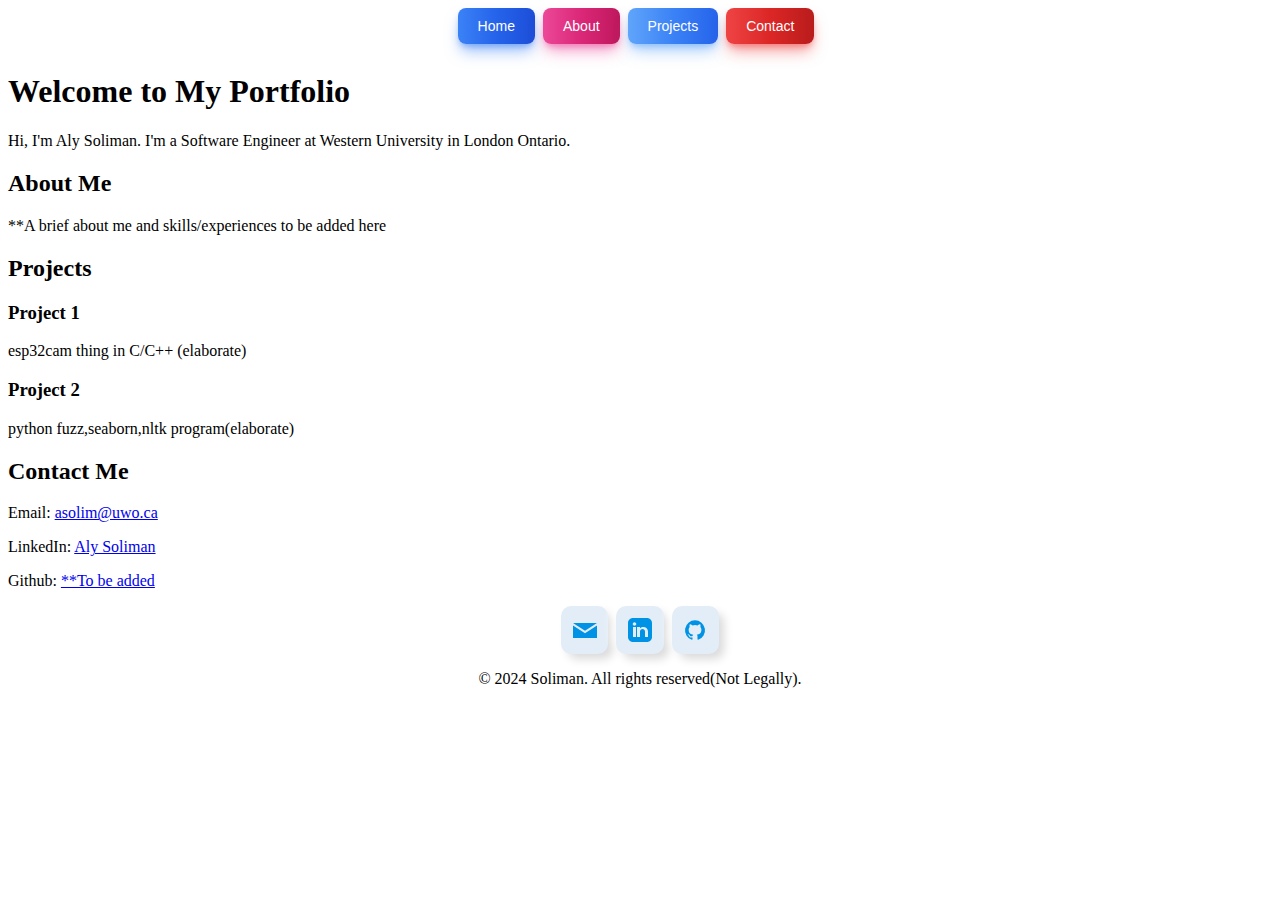
==== index.html @ 081234ea "WIP 2202A Website" ====
<!DOCTYPE html>
<html lang="en">
<head>
    <meta charset="UTF-8">
    <meta name="viewport" content="width=device-width, initial-scale=1.0">
    <title>Aly Soliman's Portfolio</title>
    <link rel="stylesheet" href="styles.css">
</head>
<body>
   

 
<header>
    <div class="navbar">
        <button class="nav-button home" type="button" onclick="location.href='index.html'">Home</button>
        <button class="nav-button about" type="button" onclick="location.href='about.html'">About</button>
        <button class="nav-button projects" type="button" onclick="location.href='#projects'">Projects</button>
        <button class="nav-button contact" type="button" onclick="location.href='#contact'">Contact</button>
    </div>
</header>

    <section id="home">
        <h1>Welcome to My Portfolio</h1>
        <p>Hi, I'm Aly Soliman. I'm a Software Engineer at Western University in London Ontario.</p>
    </section>

    <section id="about">
        <h2>About Me</h2>
        <p>**A brief about me and skills/experiences to be added here </p>
    </section>

    <section id="projects">
        <h2>Projects</h2>
        <div class="project">
            <h3>Project 1</h3>
            <p>esp32cam thing in C/C++ (elaborate)</p>
        </div>
        <div class="project">
            <h3>Project 2</h3>
            <p>python fuzz,seaborn,nltk program(elaborate)</p>
        </div>
        <!-- Add more project divs as needed -->
    </section>

    <section id="contact">
        <h2>Contact Me</h2>
        <p>Email: <a href="asolim@uwo.ca">asolim@uwo.ca</a></p>
        <p>LinkedIn: <a href="https://www.linkedin.com/in/alysoliman1">Aly Soliman</a></p>
        <p>Github: <a href="github.com">**To be added</a> </p>
    </section>



    <footer>
        <div class="social-buttons">
            <button class="btn" onclick="location.href='mailto:asolim@uwo.ca'">
                <svg width="24" height="24" fill="#0092E4" xmlns="http://www.w3.org/2000/svg" viewBox="0 0 24 24" id="email">
                    <path d="M12 12.713l11.985-7.713h-23.97l11.985 7.713zm0 2.574l-12-7.713v12.426h24v-12.426l-12 7.713z"/>
                </svg>
            </button>
            <button class="btn" onclick="location.href='https://www.linkedin.com/in/alysoliman1'">
                <svg width="24" height="24" fill="#0092E4" xmlns="http://www.w3.org/2000/svg" viewBox="0 0 24 24" id="linkedin">
                    <path d="M19 0h-14c-2.761 0-5 2.239-5 5v14c0 2.761 2.239 5 5 5h14c2.761 0 5-2.239 5-5v-14c0-2.761-2.239-5-5-5zm-11 19h-3v-10h3v10zm-1.5-11.268c-.966 0-1.75-.784-1.75-1.75s.784-1.75 1.75-1.75 1.75.784 1.75 1.75-.784 1.75-1.75 1.75zm13.5 11.268h-3v-5.5c0-1.381-1.119-2.5-2.5-2.5s-2.5 1.119-2.5 2.5v5.5h-3v-10h3v1.268c.878-.841 2.119-1.268 3.5-1.268 2.481 0 4.5 2.019 4.5 4.5v5.5z"/>
                </svg>
            </button>
            <button class="btn" onclick="location.href='https://github.com/AlyBozz'">
                <svg width="24" height="24" fill="#0092E4" xmlns="http://www.w3.org/2000/svg" viewBox="0 0 24 24" id="github">
                    <path d="M12,2.2467A10.00042,10.00042,0,0,0,8.83752,21.73419c.5.08752.6875-.21247.6875-.475,0-.23749-.01251-1.025-.01251-1.86249C7,19.85919,6.35,18.78423,6.15,18.22173A3.636,3.636,0,0,0,5.125,16.8092c-.35-.1875-.85-.65-.01251-.66248A2.00117,2.00117,0,0,1,6.65,17.17169a2.13742,2.13742,0,0,0,2.91248.825A2.10376,2.10376,0,0,1,10.2,16.65923c-2.225-.25-4.55-1.11254-4.55-4.9375a3.89187,3.89187,0,0,1,1.025-2.6875,3.59373,3.59373,0,0,1,.1-2.65s.83747-.26251,2.75,1.025a9.42747,9.42747,0,0,1,5,0c1.91248-1.3,2.75-1.025,2.75-1.025a3.59323,3.59323,0,0,1,.1,2.65,3.869,3.869,0,0,1,1.025,2.6875c0,3.83747-2.33752,4.6875-4.5625,4.9375a2.36814,2.36814,0,0,1,.675,1.85c0,1.33752-.01251,2.41248-.01251,2.75,0,.26251.1875.575.6875.475A10.0053,10.0053,0,0,0,12,2.2467Z"></path>
                </svg>
            </button>
        </div>
        <p>&copy; 2024 Soliman. All rights reserved(Not Legally).</p>
    </footer>

    <!-- <script src="script.js"></script> -->
</body>
</html>
---- styles.css ----
/* General styles for the navbar */
.navbar {
    display: flex;
    justify-content: center;
    align-items: center;
    height: 100%;
  }
  
  /* General styles for the buttons */
  .nav-button {
    color: white;
    font-weight: 500;
    border-radius: 0.5rem;
    font-size: 0.875rem;
    padding: 0.625rem 1.25rem;
    text-align: center;
    margin-right: 0.5rem;
    margin-bottom: 0.5rem;
    cursor: pointer;
    border: none;
    outline: none;
    transition: background 0.3s, box-shadow 0.3s;
  }
  
  /* Specific styles for each button */
  .nav-button.home {
    background: linear-gradient(to right, #3b82f6, #2563eb, #1d4ed8);
    box-shadow: 0 10px 15px -3px rgba(59, 130, 246, 0.5), 0 4px 6px -2px rgba(59, 130, 246, 0.5);
  }
  
  .nav-button.about {
    background: linear-gradient(to right, #ec4899, #db2777, #be185d);
    box-shadow: 0 10px 15px -3px rgba(236, 72, 153, 0.5), 0 4px 6px -2px rgba(236, 72, 153, 0.5);
  }
  
  .nav-button.projects {
    background: linear-gradient(to right, #60a5fa, #3b82f6, #2563eb);
    box-shadow: 0 10px 15px -3px rgba(96, 165, 250, 0.5), 0 4px 6px -2px rgba(96, 165, 250, 0.5);
  }
  
  .nav-button.contact {
    background: linear-gradient(to right, #ef4444, #dc2626, #b91c1c);
    box-shadow: 0 10px 15px -3px rgba(239, 68, 68, 0.5), 0 4px 6px -2px rgba(239, 68, 68, 0.5);
  }
  
  /* Hover effects */
  .nav-button.home:hover {
    background: linear-gradient(to right, #2563eb, #1d4ed8, #1a3fb5);
  }
  
  .nav-button.about:hover {
    background: linear-gradient(to right, #db2777, #be185d, #9f1239);
  }
  
  .nav-button.projects:hover {
    background: linear-gradient(to right, #3b82f6, #2563eb, #1d4ed8);
  }
  
  .nav-button.contact:hover {
    background: linear-gradient(to right, #dc2626, #b91c1c, #991b1b);
  }
  
  .nav-button:focus {
    box-shadow: 0 0 0 4px rgba(59, 130, 246, 0.5);
  }






                                        /* General styles for the socials buttons */
.social-buttons {
    display: flex;
    justify-content: center;
    gap: 0.5rem; /* Add space between buttons */
  }
  
  .btn {
    display: grid;
    place-items: center;
    background: #e3edf7;
    padding: 0.8em; /* Reduced padding */
    border-radius: 10px;
    box-shadow: 6px 6px 10px -1px rgba(0,0,0,0.15), -6px -6px 10px -1px rgba(255,255,255,0.7);
    border: 1px solid rgba(0,0,0,0);
    cursor: pointer;
    transition: transform 0.5s;
  }
  
  .btn:hover {
    box-shadow: inset 5px 5px 7px 0px rgba(0,0,0,0.2), inset -2px -2px 4px 1px rgba(255,255,255,0.7), -0.5px -0.5px 0px rgba(255,255,255,1), 0.5px 0.5px 0px rgba(0,0,0,0.15), 0px 12px 10px -10px rgba(0,0,0,0.05);
    border: 1px solid rgba(0,0,0,0.1);
    transform: translateY(0.25em);
  }
  
  .btn svg {
    transition: transform 0.5s;
  }
  
  .btn:hover svg {
    transform: scale(0.9);
    fill: #333333;
  }


  /* Align the text at the bottom of the page */
footer {
    text-align: center;
}
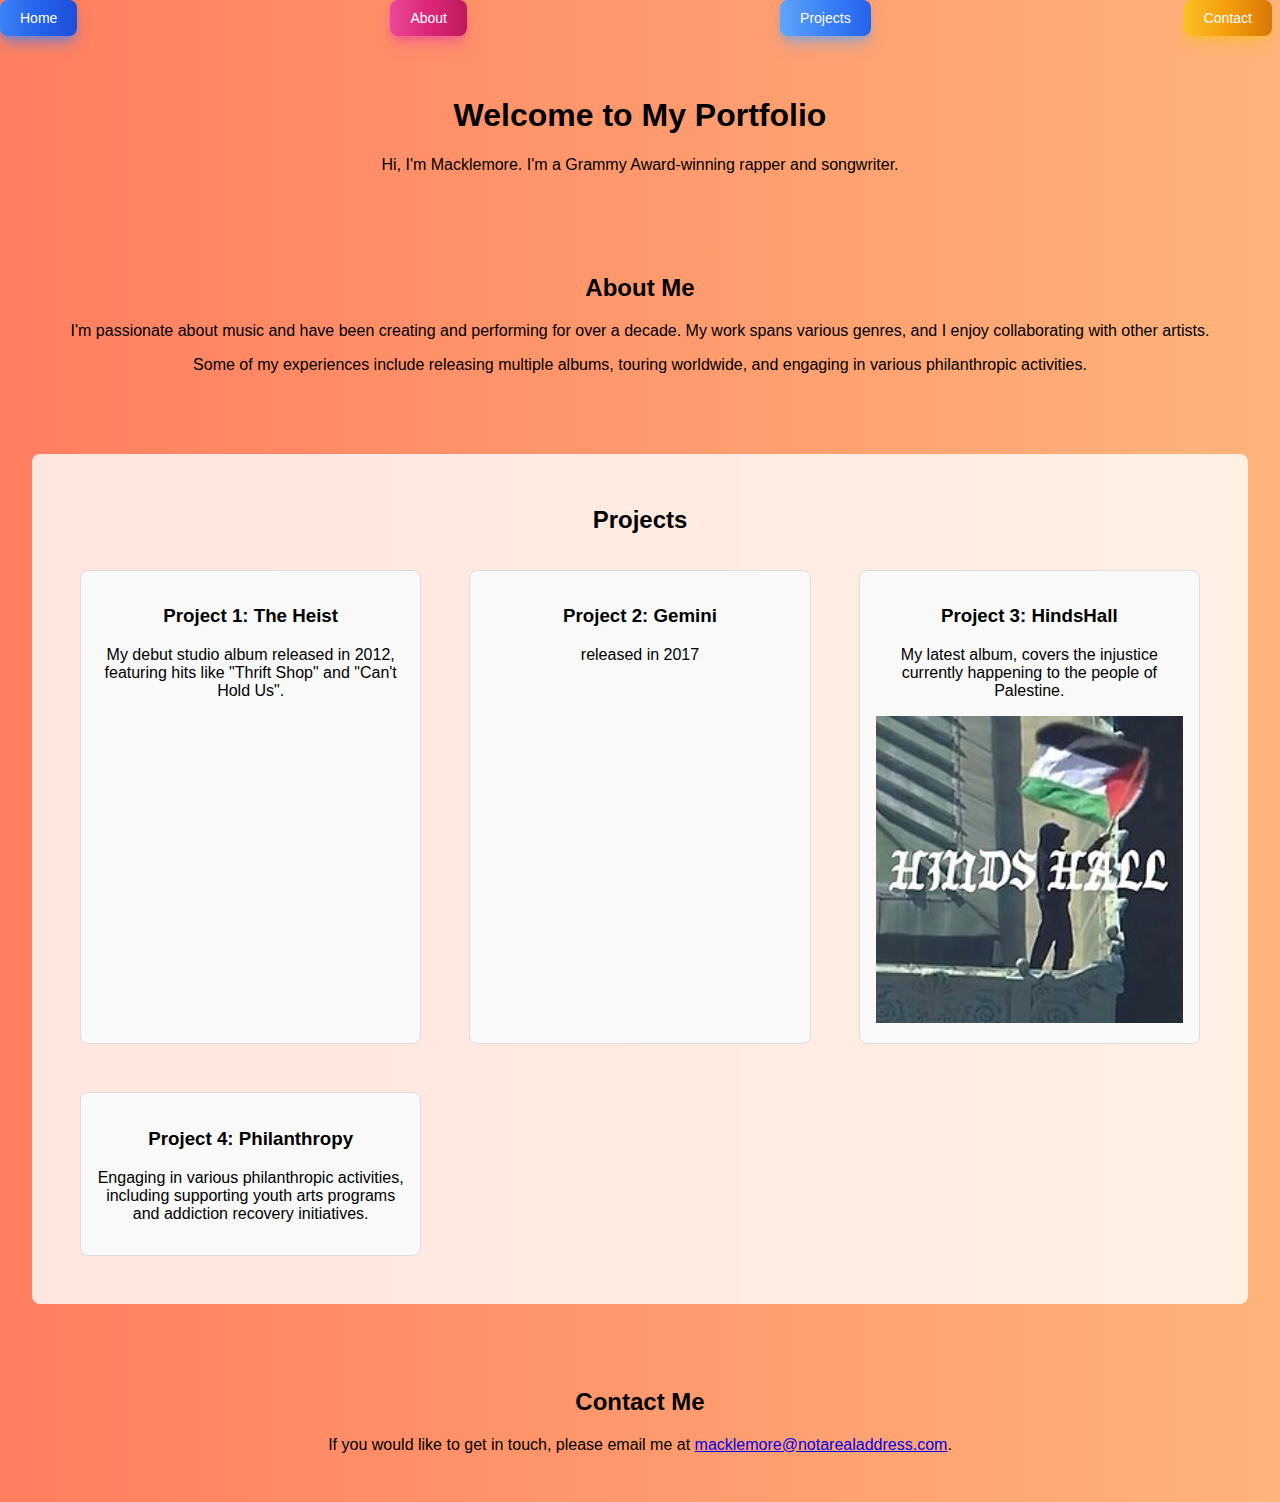
==== commit 859edb17: "temp website for assignment" ====
--- a/index.html
+++ b/index.html
@@ -8,70 +8,53 @@
 </head>
 <body>
    
-
- 
-<header>
     <div class="navbar">
         <button class="nav-button home" type="button" onclick="location.href='index.html'">Home</button>
         <button class="nav-button about" type="button" onclick="location.href='about.html'">About</button>
+        <!-- <button class="nav-button login" type="button" onclick="location.href='login.html'">Login Page</button> -->
         <button class="nav-button projects" type="button" onclick="location.href='#projects'">Projects</button>
         <button class="nav-button contact" type="button" onclick="location.href='#contact'">Contact</button>
     </div>
-</header>
-
+    </header>
+    <body>
+    
     <section id="home">
         <h1>Welcome to My Portfolio</h1>
-        <p>Hi, I'm Aly Soliman. I'm a Software Engineer at Western University in London Ontario.</p>
+        <p>Hi, I'm Macklemore. I'm a Grammy Award-winning rapper and songwriter.</p>
     </section>
-
+    
     <section id="about">
         <h2>About Me</h2>
-        <p>**A brief about me and skills/experiences to be added here </p>
+        <p>I'm passionate about music and have been creating and performing for over a decade. My work spans various genres, and I enjoy collaborating with other artists.</p>
+        <p>Some of my experiences include releasing multiple albums, touring worldwide, and engaging in various philanthropic activities.</p>
     </section>
-
+    
     <section id="projects">
         <h2>Projects</h2>
-        <div class="project">
-            <h3>Project 1</h3>
-            <p>esp32cam thing in C/C++ (elaborate)</p>
+        <div class="project-grid">
+            <div class="project">
+                <h3>Project 1: The Heist</h3>
+                <p>My debut studio album released in 2012, featuring hits like "Thrift Shop" and "Can't Hold Us".</p>
+            </div>
+            <div class="project">
+                <h3>Project 2: Gemini</h3>
+                <p>released in 2017</p>
+            </div>
+            <div class="project">
+                <h3>Project 3: HindsHall</h3>
+                <p>My latest album, covers the injustice currently happening to the people of Palestine.</p>
+                <img src="HindsHall.png" alt="HindsHall Album Cover" style="width:100%; height:auto;">
+            </div>
+            <div class="project">
+                <h3>Project 4: Philanthropy</h3>
+                <p>Engaging in various philanthropic activities, including supporting youth arts programs and addiction recovery initiatives.</p>
+            </div>
+            <!-- Add more project divs as needed -->
         </div>
-        <div class="project">
-            <h3>Project 2</h3>
-            <p>python fuzz,seaborn,nltk program(elaborate)</p>
-        </div>
-        <!-- Add more project divs as needed -->
     </section>
-
+    
     <section id="contact">
         <h2>Contact Me</h2>
-        <p>Email: <a href="asolim@uwo.ca">asolim@uwo.ca</a></p>
-        <p>LinkedIn: <a href="https://www.linkedin.com/in/alysoliman1">Aly Soliman</a></p>
-        <p>Github: <a href="github.com">**To be added</a> </p>
+        <p>If you would like to get in touch, please email me at <a href="mailto:macklemore@notarealaddress.com">macklemore@notarealaddress.com</a>.</p>
     </section>
-
-
-
-    <footer>
-        <div class="social-buttons">
-            <button class="btn" onclick="location.href='mailto:asolim@uwo.ca'">
-                <svg width="24" height="24" fill="#0092E4" xmlns="http://www.w3.org/2000/svg" viewBox="0 0 24 24" id="email">
-                    <path d="M12 12.713l11.985-7.713h-23.97l11.985 7.713zm0 2.574l-12-7.713v12.426h24v-12.426l-12 7.713z"/>
-                </svg>
-            </button>
-            <button class="btn" onclick="location.href='https://www.linkedin.com/in/alysoliman1'">
-                <svg width="24" height="24" fill="#0092E4" xmlns="http://www.w3.org/2000/svg" viewBox="0 0 24 24" id="linkedin">
-                    <path d="M19 0h-14c-2.761 0-5 2.239-5 5v14c0 2.761 2.239 5 5 5h14c2.761 0 5-2.239 5-5v-14c0-2.761-2.239-5-5-5zm-11 19h-3v-10h3v10zm-1.5-11.268c-.966 0-1.75-.784-1.75-1.75s.784-1.75 1.75-1.75 1.75.784 1.75 1.75-.784 1.75-1.75 1.75zm13.5 11.268h-3v-5.5c0-1.381-1.119-2.5-2.5-2.5s-2.5 1.119-2.5 2.5v5.5h-3v-10h3v1.268c.878-.841 2.119-1.268 3.5-1.268 2.481 0 4.5 2.019 4.5 4.5v5.5z"/>
-                </svg>
-            </button>
-            <button class="btn" onclick="location.href='https://github.com/AlyBozz'">
-                <svg width="24" height="24" fill="#0092E4" xmlns="http://www.w3.org/2000/svg" viewBox="0 0 24 24" id="github">
-                    <path d="M12,2.2467A10.00042,10.00042,0,0,0,8.83752,21.73419c.5.08752.6875-.21247.6875-.475,0-.23749-.01251-1.025-.01251-1.86249C7,19.85919,6.35,18.78423,6.15,18.22173A3.636,3.636,0,0,0,5.125,16.8092c-.35-.1875-.85-.65-.01251-.66248A2.00117,2.00117,0,0,1,6.65,17.17169a2.13742,2.13742,0,0,0,2.91248.825A2.10376,2.10376,0,0,1,10.2,16.65923c-2.225-.25-4.55-1.11254-4.55-4.9375a3.89187,3.89187,0,0,1,1.025-2.6875,3.59373,3.59373,0,0,1,.1-2.65s.83747-.26251,2.75,1.025a9.42747,9.42747,0,0,1,5,0c1.91248-1.3,2.75-1.025,2.75-1.025a3.59323,3.59323,0,0,1,.1,2.65,3.869,3.869,0,0,1,1.025,2.6875c0,3.83747-2.33752,4.6875-4.5625,4.9375a2.36814,2.36814,0,0,1,.675,1.85c0,1.33752-.01251,2.41248-.01251,2.75,0,.26251.1875.575.6875.475A10.0053,10.0053,0,0,0,12,2.2467Z"></path>
-                </svg>
-            </button>
-        </div>
-        <p>&copy; 2024 Soliman. All rights reserved(Not Legally).</p>
-    </footer>
-
-    <!-- <script src="script.js"></script> -->
-</body>
 </html>--- a/styles.css
+++ b/styles.css
@@ -1,110 +1,146 @@
-/* General styles for the navbar */
+body {
+  font-family: Arial, sans-serif;
+  margin: 0;
+  padding: 0;
+  box-sizing: border-box;
+  background: linear-gradient(to right, #ff7e5f, #feb47b); /* Gradient background */
+}
+
+header {
+  background-color: #333;
+  padding: 1rem;
+}
+
 .navbar {
-    display: flex;
-    justify-content: center;
-    align-items: center;
-    height: 100%;
-  }
-  
-  /* General styles for the buttons */
-  .nav-button {
-    color: white;
-    font-weight: 500;
-    border-radius: 0.5rem;
-    font-size: 0.875rem;
-    padding: 0.625rem 1.25rem;
-    text-align: center;
-    margin-right: 0.5rem;
-    margin-bottom: 0.5rem;
-    cursor: pointer;
-    border: none;
-    outline: none;
-    transition: background 0.3s, box-shadow 0.3s;
-  }
-  
-  /* Specific styles for each button */
-  .nav-button.home {
-    background: linear-gradient(to right, #3b82f6, #2563eb, #1d4ed8);
-    box-shadow: 0 10px 15px -3px rgba(59, 130, 246, 0.5), 0 4px 6px -2px rgba(59, 130, 246, 0.5);
-  }
-  
-  .nav-button.about {
-    background: linear-gradient(to right, #ec4899, #db2777, #be185d);
-    box-shadow: 0 10px 15px -3px rgba(236, 72, 153, 0.5), 0 4px 6px -2px rgba(236, 72, 153, 0.5);
-  }
-  
-  .nav-button.projects {
-    background: linear-gradient(to right, #60a5fa, #3b82f6, #2563eb);
-    box-shadow: 0 10px 15px -3px rgba(96, 165, 250, 0.5), 0 4px 6px -2px rgba(96, 165, 250, 0.5);
-  }
-  
-  .nav-button.contact {
-    background: linear-gradient(to right, #ef4444, #dc2626, #b91c1c);
-    box-shadow: 0 10px 15px -3px rgba(239, 68, 68, 0.5), 0 4px 6px -2px rgba(239, 68, 68, 0.5);
-  }
-  
-  /* Hover effects */
-  .nav-button.home:hover {
-    background: linear-gradient(to right, #2563eb, #1d4ed8, #1a3fb5);
-  }
-  
-  .nav-button.about:hover {
-    background: linear-gradient(to right, #db2777, #be185d, #9f1239);
-  }
-  
-  .nav-button.projects:hover {
-    background: linear-gradient(to right, #3b82f6, #2563eb, #1d4ed8);
-  }
-  
-  .nav-button.contact:hover {
-    background: linear-gradient(to right, #dc2626, #b91c1c, #991b1b);
-  }
-  
-  .nav-button:focus {
-    box-shadow: 0 0 0 4px rgba(59, 130, 246, 0.5);
-  }
+  display: flex;
+  justify-content: space-between;
+  align-items: center;
+}
 
+.logo {
+  width: 50px;
+}
 
+.nav-button {
+  color: white;
+  font-weight: 500;
+  border-radius: 0.5rem;
+  font-size: 0.875rem;
+  padding: 0.625rem 1.25rem;
+  text-align: center;
+  margin-right: 0.5rem;
+  margin-bottom: 0.5rem;
+  cursor: pointer;
+  border: none;
+  outline: none;
+  transition: background 0.3s, box-shadow 0.3s;
+}
 
+.nav-button.home {
+  background: linear-gradient(to right, #3b82f6, #2563eb, #1d4ed8);
+  box-shadow: 0 10px 15px -3px rgba(59, 130, 246, 0.5), 0 4px 6px -2px rgba(59, 130, 246, 0.5);
+}
 
+.nav-button.about {
+  background: linear-gradient(to right, #ec4899, #db2777, #be185d);
+  box-shadow: 0 10px 15px -3px rgba(236, 72, 153, 0.5), 0 4px 6px -2px rgba(236, 72, 153, 0.5);
+}
 
+.nav-button.projects {
+  background: linear-gradient(to right, #60a5fa, #3b82f6, #2563eb);
+  box-shadow: 0 10px 15px -3px rgba(96, 165, 250, 0.5), 0 4px 6px -2px rgba(96, 165, 250, 0.5);
+}
 
-                                        /* General styles for the socials buttons */
+.nav-button.contact {
+  background: linear-gradient(to right, #fbbf24, #f59e0b, #d97706);
+  box-shadow: 0 10px 15px -3px rgba(251, 191, 36, 0.5), 0 4px 6px -2px rgba(251, 191, 36, 0.5);
+}
+
+.nav-button:hover {
+  background: linear-gradient(to right, #4a90e2, #007aff, #005bb5); /* Default hover color */
+}
+
+.nav-button.home:hover {
+  background: linear-gradient(to right, #3778c2, #007aff, #005bb5);
+}
+
+.nav-button.about:hover {
+  background: linear-gradient(to right, #ff402f, #ff3b30, #c0392b);
+}
+
+.nav-button.projects:hover {
+  background: linear-gradient(to right, #1bb67d, #10b981, #059669);
+}
+
+.nav-button.contact:hover {
+  background: linear-gradient(to right, #c89515, #f59e0b, #d97706);
+}
+
+section {
+  padding: 2rem;
+  text-align: center;
+}
+
+#projects {
+  background-color: rgba(255, 255, 255, 0.8); /* Light background for the projects section */
+  padding: 2rem;
+  border-radius: 8px;
+  margin: 2rem;
+}
+
+.project-grid {
+  display: grid;
+  grid-template-columns: repeat(auto-fit, minmax(300px, 1fr));
+  gap: 1rem;
+}
+
+.project {
+  background-color: #f9f9f9;
+  border: 1px solid #ddd;
+  border-radius: 8px;
+  padding: 1rem;
+  margin: 1rem;
+}
+
+footer {
+  text-align: center;
+  position: relative; /* Ensure footer is positioned relative to its container */
+  z-index: 1; /* Ensure footer is above the background */
+  background: transparent; /* Ensure footer background is transparent */
+}
+
 .social-buttons {
-    display: flex;
-    justify-content: center;
-    gap: 0.5rem; /* Add space between buttons */
-  }
-  
-  .btn {
-    display: grid;
-    place-items: center;
-    background: #e3edf7;
-    padding: 0.8em; /* Reduced padding */
-    border-radius: 10px;
-    box-shadow: 6px 6px 10px -1px rgba(0,0,0,0.15), -6px -6px 10px -1px rgba(255,255,255,0.7);
-    border: 1px solid rgba(0,0,0,0);
-    cursor: pointer;
-    transition: transform 0.5s;
-  }
-  
-  .btn:hover {
-    box-shadow: inset 5px 5px 7px 0px rgba(0,0,0,0.2), inset -2px -2px 4px 1px rgba(255,255,255,0.7), -0.5px -0.5px 0px rgba(255,255,255,1), 0.5px 0.5px 0px rgba(0,0,0,0.15), 0px 12px 10px -10px rgba(0,0,0,0.05);
-    border: 1px solid rgba(0,0,0,0.1);
-    transform: translateY(0.25em);
-  }
-  
-  .btn svg {
-    transition: transform 0.5s;
-  }
-  
-  .btn:hover svg {
-    transform: scale(0.9);
-    fill: #333333;
-  }
+  display: flex;
+  justify-content: center;
+  gap: 0.5rem;
+  margin-bottom: 1rem;
+  position: relative;
+  z-index: 2; /* Ensure buttons are above the background */
+}
 
+.btn {
+  display: grid;
+  place-items: center;
+  background: #e3edf7;
+  padding: 0.8em;
+  border-radius: 10px;
+  box-shadow: 6px 6px 10px -1px rgba(0,0,0,0.15), -6px -6px 10px -1px rgba(255,255,255,0.7);
+  border: 1px solid rgba(0,0,0,0);
+  cursor: pointer;
+  transition: transform 0.5s;
+}
 
-  /* Align the text at the bottom of the page */
-footer {
-    text-align: center;
+.btn:hover {
+  box-shadow: inset 4px 4px 6px -1px rgba(0,0,0,0.2), inset -4px -4px 6px -1px rgba(255,255,255,0.7), -0.5px -0.5px 0px rgba(255,255,255,1), 0.5px 0.5px 0px rgba(0,0,0,0.15), 0px 12px 10px -10px rgba(0,0,0,0.05);
+  border: 1px solid rgba(0,0,0,0.1);
+  transform: translateY(0.5em);
+}
+
+.btn svg {
+  transition: transform 0.5s;
+}
+
+.btn:hover svg {
+  transform: scale(0.9);
+  fill: #333333;
 }